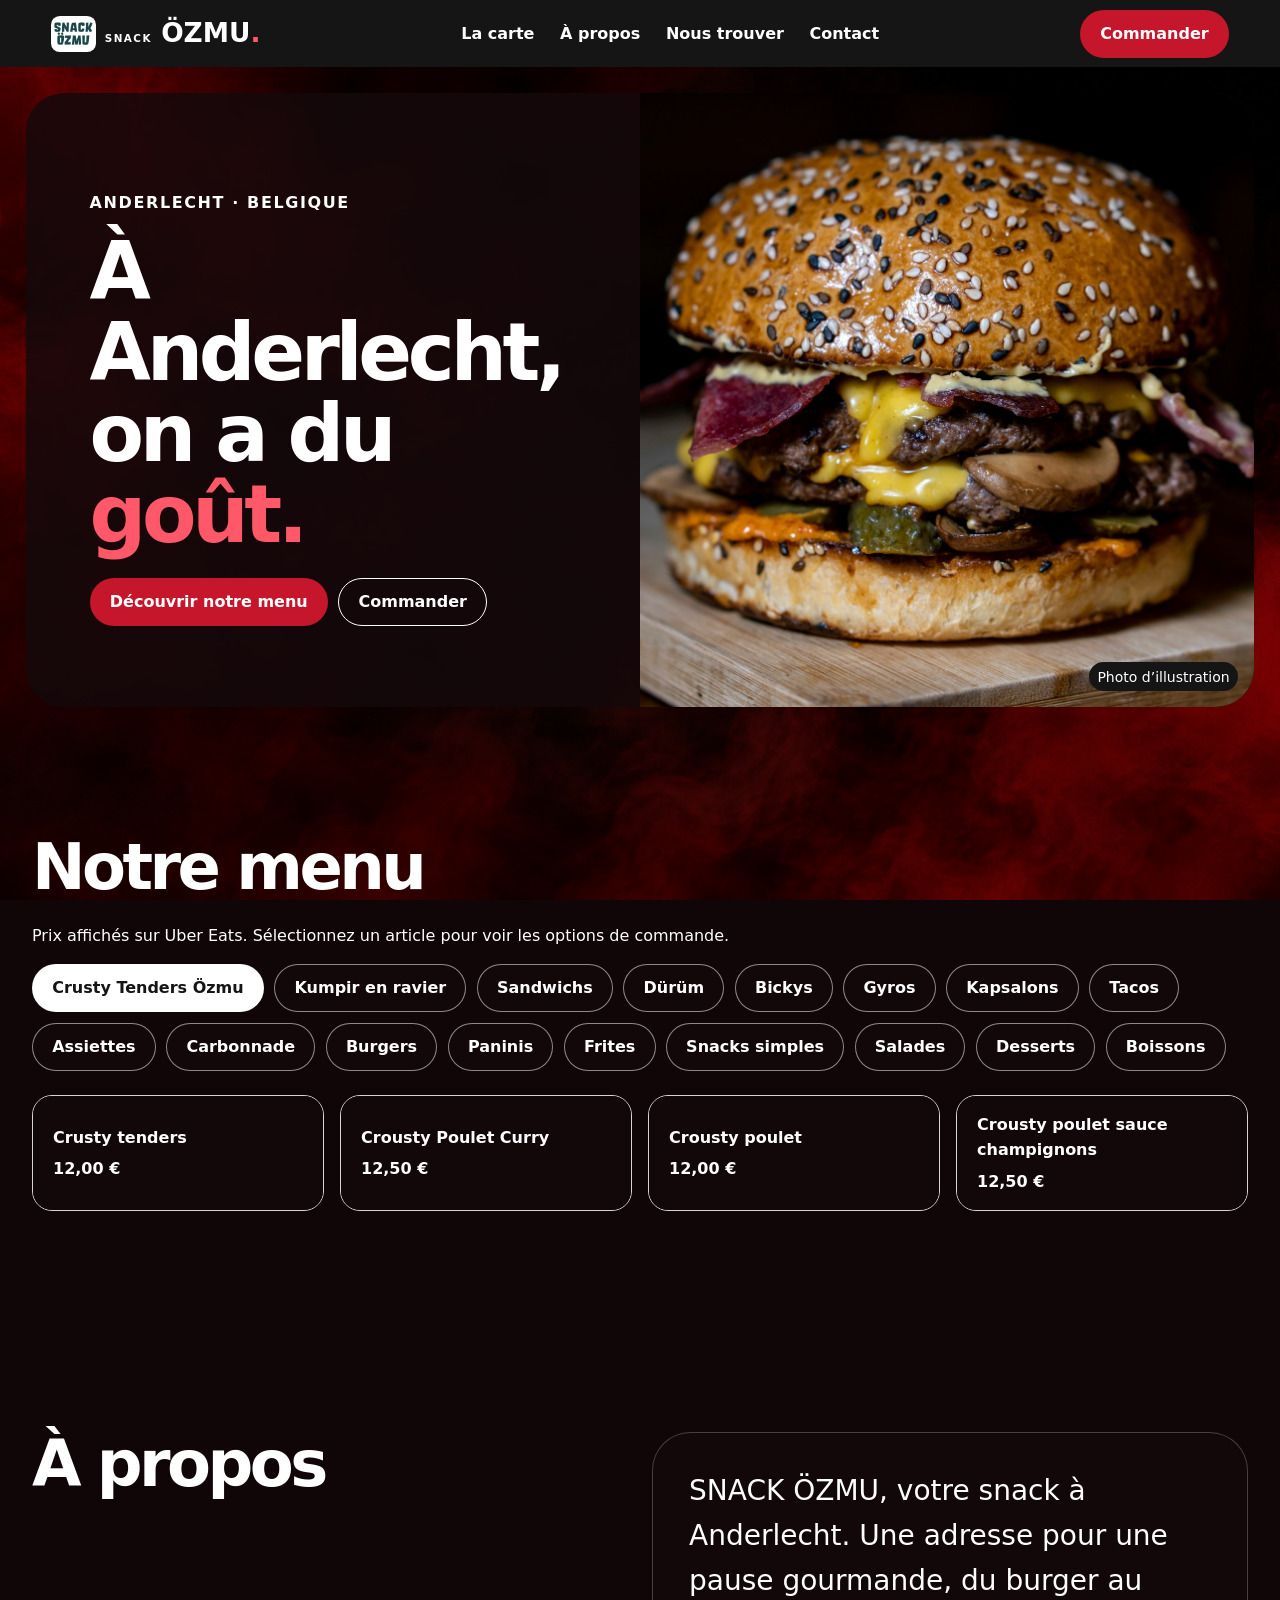
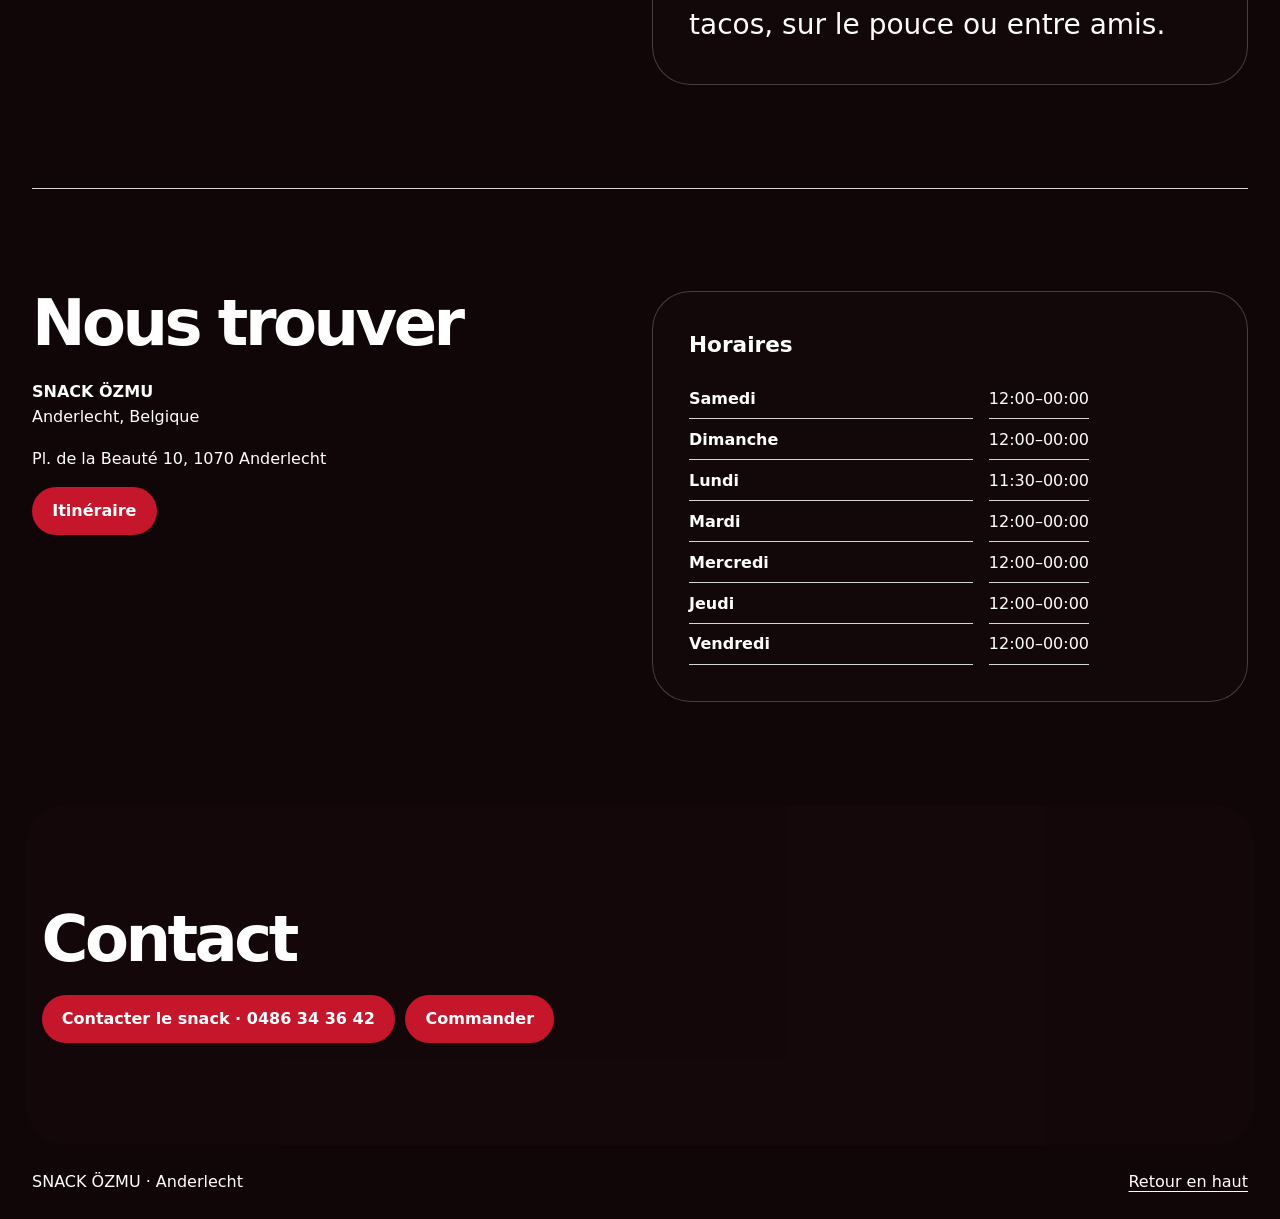
==== index.html @ 29679c53 "Publier le site SNACK ÖZMU" ====
﻿<!doctype html>
<html lang="fr">
<head>
<meta charset="utf-8">
<meta name="viewport" content="width=device-width,initial-scale=1">
<meta name="description" content="Découvrez SNACK ÖZMU à Anderlecht. Consultez la carte et retrouvez les informations du snack.">
<title>SNACK ÖZMU — Anderlecht</title>
<link rel="stylesheet" href="style.css">
<script src="contenu.js" defer></script>
<script src="site.js" defer></script>
</head>
<body>
 <div class="site-intro" aria-hidden="true"><img src="logo_465x320.png" alt="" width="465" height="320"></div>
<a class="skip" href="#principal">Aller au contenu</a>
<header class="top">
 <a class="brand" href="#accueil"><img src="logo_465x320.png" alt="" width="465" height="320"><span><small>SNACK</small> ÖZMU<span class="dot">.</span></span></a>
 <nav aria-label="Navigation principale">
 <a href="#menu">La carte</a><a href="#a-propos">À propos</a><a href="#localisation">Nous trouver</a><a href="#contact">Contact</a>
 </nav>
 <details class="mobile-nav"><summary>Navigation</summary><nav aria-label="Navigation mobile">
 <a href="#menu">La carte</a><a href="#a-propos">À propos</a><a href="#localisation">Nous trouver</a><a href="#contact">Contact</a>
 </nav></details>
 <a class="button top-order" href="commander.html">Commander</a>
</header>
<main id="principal">
 <section class="hero" id="accueil" aria-labelledby="slogan">
  <div class="hero-copy"><p class="location">Anderlecht · Belgique</p>
   <h1 id="slogan">À Anderlecht,<br>on a du <em>goût.</em></h1>
   <div class="actions"><a class="button" href="#menu">Découvrir notre menu</a><a class="button outline" href="commander.html">Commander</a></div>
  </div>
  <figure class="hero-image"><img src="images/accueil-burger.jpg" alt="" fetchpriority="high"><figcaption>Photo d’illustration</figcaption></figure>
 </section>
 <section id="menu" class="section wrap" aria-labelledby="menu-title">
  <h2 id="menu-title">Notre menu</h2>
  <p>Prix affichés sur Uber Eats. Sélectionnez un article pour voir les options de commande.</p>
  <div id="filtres" class="filters" role="group" aria-label="Catégories du menu"></div>
  <div id="plats" class="cards"></div><p id="menu-status" role="status">La carte sera bientôt disponible.</p>
 </section>
 <section id="a-propos" class="section wrap about">
  <h2>À propos</h2><p class="info-panel about-copy">SNACK ÖZMU, votre snack à Anderlecht. Une adresse pour une pause gourmande, du burger au tacos, sur le pouce ou entre amis.</p>
 </section>
 <section id="localisation" class="section wrap visit">
  <div><h2>Nous trouver</h2><p><strong>SNACK ÖZMU</strong><br>Anderlecht, Belgique</p><address id="adresse" hidden></address><a class="button" id="itineraire" hidden>Itinéraire</a></div>
  <div class="info-panel"><h3>Horaires</h3><p id="horaires-status">Horaires à venir.</p><dl id="horaires"></dl></div>
  <iframe id="carte" title="Carte Google Maps de SNACK ÖZMU" loading="lazy" referrerpolicy="strict-origin-when-cross-origin" hidden></iframe>
 </section>
 <section id="contact" class="section dark">
  <div class="wrap"><h2>Contact</h2><p id="contact-status">Les coordonnées seront bientôt disponibles.</p>
  <div class="actions"><a class="button" id="telephone" hidden>Contacter le snack</a><a class="button outline" id="instagram" hidden>Instagram</a><a class="button" href="commander.html">Commander</a></div></div>
 </section>
</main>
<footer class="wrap footer"><span>SNACK ÖZMU · Anderlecht</span><a href="#accueil">Retour en haut</a></footer>
<dialog id="commande-produit" class="order-dialog" aria-labelledby="commande-produit-nom">
 <form method="dialog"><button class="close-dialog" autofocus>Fermer</button></form>
 <h2 id="commande-produit-nom"></h2>
 <p id="commande-produit-prix"></p>
 <div class="actions">
  <a class="button" id="commande-uber" href="https://www.ubereats.com/be/store/ozmu-snack/OQm7Y-DIWaSBR3e65a0s0Q">Commander sur Uber Eats</a>
  <a class="button outline" href="https://www.takeaway.com/be-fr/menu/snack-ozmu-anderlecht?serviceType=delivery">Voir la carte sur Takeaway</a>
 </div>
</dialog>
</body>
</html>
---- style.css ----
﻿:root{--red:#c5162b;--ink:#151515;--paper:#fff;--red-light:#ff5969;--white:#fff;--line:#d5d5d5;--radius:1.25rem;--radius-large:clamp(1.25rem,3vw,2.5rem);--body:system-ui,-apple-system,BlinkMacSystemFont,"Segoe UI",sans-serif}
*{box-sizing:border-box}
[hidden]{display:none!important}
html{scroll-behavior:smooth;scroll-padding-top:6rem}
body{position:relative;isolation:isolate;margin:0;min-height:100vh;background:#100607;color:var(--white);font:1rem/1.6 var(--body)}
body::before{content:"";position:fixed;inset:0;z-index:-1;pointer-events:none;background:linear-gradient(#0004,#0004),url("image%20fond.png") center/cover no-repeat}
a{color:inherit;text-underline-offset:.23em}
a:focus-visible,button:focus-visible,summary:focus-visible{outline:3px solid var(--red-light);outline-offset:4px}
.skip{position:fixed;z-index:9;left:1rem;top:1rem;padding:.75rem;background:var(--paper);color:var(--ink);transform:translateY(-180%)}
.skip:focus{transform:none}
.top{position:sticky;top:0;z-index:3;display:flex;align-items:center;justify-content:space-between;gap:1rem;padding:.6rem clamp(1rem,4vw,4rem);background:var(--ink);color:var(--white)}
.brand{display:flex;align-items:center;min-height:44px;font:800 1.65rem/1 var(--body);text-decoration:none;white-space:nowrap}
.brand small{font:700 .65rem/1 var(--body);letter-spacing:.14em}
.brand img{width:2.8rem;height:2.25rem;margin-inline-end:.55rem;padding:.2rem;background:var(--white);border-radius:.55rem;object-fit:contain}
.dot,.hero em{color:var(--red-light)}
nav{display:flex;gap:clamp(.7rem,2vw,2rem)}
nav a,.mobile-nav summary{display:flex;align-items:center;min-height:44px;font-weight:700;text-decoration:none;cursor:pointer}
nav a:hover{text-decoration:underline}
.mobile-nav{display:none}
.button,.filters button{display:inline-flex;align-items:center;justify-content:center;min-height:48px;padding:.65rem 1.2rem;border:1px solid transparent;border-radius:999px;background:var(--red);color:var(--white);font:700 1rem/1.25 var(--body);text-decoration:none;transition:background .2s,transform .2s}
.button:hover{background:#a61022;transform:translateY(-2px)}
.outline{border-color:currentColor;background:transparent;color:var(--white)}
.outline:focus-visible{outline-color:var(--red-light)}.outline:hover{background:var(--white);color:var(--ink)}
.hero{display:grid;grid-template-columns:1fr 1fr;min-height:clamp(33rem,48vw,48rem);margin:clamp(.65rem,2vw,1.75rem);border-radius:var(--radius-large);overflow:hidden;background:#15090bd6;color:var(--white)}
.hero-copy{align-self:center;padding:clamp(2rem,6vw,7rem) clamp(1rem,5vw,5rem)}
.location{font-weight:700;letter-spacing:.1em;text-transform:uppercase}
h1,h2{font-family:var(--body);font-weight:850;line-height:1.02;letter-spacing:-.055em;margin:0 0 1.4rem;text-wrap:balance}
h1{font-size:clamp(2.8rem,6.2vw,7rem)}
h1 em{font-style:normal}
h2{font-size:clamp(2.5rem,5vw,5.5rem)}
h3{font-size:1.35rem;margin:0}
.actions,.filters{display:flex;flex-wrap:wrap;gap:.65rem}
.hero-image{position:relative;isolation:isolate;overflow:hidden;margin:0;background:var(--ink);min-height:16rem}
.hero-image img{position:absolute;width:100%;height:100%;object-fit:cover;object-position:center;transition:transform .5s}
.hero-image figcaption{position:absolute;bottom:1rem;right:1rem;background:var(--ink);color:var(--white);padding:.2rem .55rem;font-size:.875rem;border-radius:999px}
.wrap{width:min(100% - 2rem,76rem);margin-inline:auto}
.section{padding-block:clamp(3rem,8vw,7rem)}
.dark{margin-inline:clamp(.65rem,2vw,1.75rem);border-radius:var(--radius-large);background:#15090bd6;color:var(--white)}
.filters button{background:#15090bcc;color:var(--white);border-color:#ffffff85;cursor:pointer}
.filters button[aria-pressed="true"],.filters button:hover{background:var(--white);color:var(--ink)}
.cards{display:grid;grid-template-columns:repeat(auto-fit,minmax(min(100%,17rem),1fr));gap:1rem}
.cards:not(:empty){margin-block-start:1.5rem}
.card{border:1px solid var(--line);border-radius:var(--radius);overflow:hidden}
.card-photo{overflow:hidden;aspect-ratio:4/3;background:var(--ink)}
.card img{display:block;width:100%;height:100%;object-fit:cover;transition:transform .4s}
@media(hover:hover){.hero-image:hover img,.card:hover img{transform:scale(1.045)}}
.about,.visit{display:grid;grid-template-columns:1fr 1fr;gap:1.5rem}
.info-panel{padding:clamp(1.25rem,3vw,2.25rem);border:1px solid #ffffff38;border-radius:var(--radius-large);background:#15090be6}
.about-copy{font-size:clamp(1.15rem,2.5vw,1.75rem);margin:0}
.visit{border-top:1px solid var(--line)}
.visit iframe{width:100%;min-height:20rem;grid-column:1/-1;border:0;border-radius:var(--radius)}
address{font-style:normal;white-space:pre-line;margin-bottom:1rem}
dt{font-weight:700}dd{margin:0 0 .5rem}
.footer{display:flex;flex-wrap:wrap;justify-content:space-between;gap:1rem;padding-block:1.5rem}
.enter{animation:enter .45s ease-out both}
@keyframes enter{from{opacity:.55;transform:translateY(.75rem)}}
@media(max-width:64rem){.top>nav{display:none}.mobile-nav{display:block;margin-left:auto}.mobile-nav nav{position:absolute;top:100%;inset-inline:0;flex-direction:column;gap:0;background:var(--ink);padding:.5rem 1rem 1rem;border-radius:0 0 var(--radius) var(--radius)}.mobile-nav summary{display:list-item;padding:.55rem .25rem}}
@media(max-width:42rem){.hero,.about,.visit{grid-template-columns:1fr}.hero-image{min-height:clamp(16rem,67vw,27rem)}.hero-copy{padding-block:2.5rem}.top{gap:.45rem;padding-inline:.7rem}.mobile-nav summary{font-size:.875rem}.brand img{width:2rem;height:1.65rem;margin-inline-end:.3rem}.top-order{padding-inline:.65rem}.brand{font-size:1.35rem}.brand small{display:block}.button,.filters button{font-size:.9375rem}}
@media(prefers-reduced-motion:reduce){*,*::before,*::after{scroll-behavior:auto!important;animation:none!important;transition:none!important}}

.platforms{display:grid;grid-template-columns:repeat(auto-fit,minmax(min(100%,15rem),1fr));gap:1rem;list-style:none;padding:0;margin:2rem 0 0}
.platforms a{display:flex;align-items:center;gap:1rem;min-height:7rem;padding:clamp(.85rem,3vw,1.5rem);border:1px solid var(--line);border-radius:var(--radius);background:var(--white);color:var(--ink);box-shadow:0 .5rem 1.6rem #1515150d;font-size:1.375rem;font-weight:750;text-decoration:none;transition:border-color .2s,box-shadow .2s}
.platforms a:hover{border-color:var(--red);box-shadow:0 .6rem 1.7rem #15151517}
.platform-logo{display:block;flex:none;width:3.5rem;height:3.5rem;border-radius:.85rem}
.platforms a:focus-visible{outline-color:var(--white)}
#horaires{display:grid;grid-template-columns:minmax(0,1fr) auto;max-width:25rem;column-gap:1rem;margin:1rem 0 0}
#horaires dt,#horaires dd{margin:0;padding:.45rem 0;border-bottom:1px solid var(--line)}
#horaires dd{font-variant-numeric:tabular-nums}

.product-trigger{display:block;width:100%;height:100%;border:0;background:#15090be6;color:var(--white);font:inherit;text-align:left;padding:0;cursor:pointer}
.product-trigger:hover{background:#321317}
.product-trigger:focus-visible{outline-offset:-4px}
.card-photo{display:block}
.product-info{display:grid;gap:.35rem;padding:1rem 1.25rem}
.product-name{font-weight:750}
.order-dialog{width:min(34rem,100% - 2rem);max-height:calc(100% - 2rem);padding:clamp(1.25rem,4vw,2rem);border:1px solid #ffffff85;border-radius:var(--radius);background:var(--ink);color:var(--white)}
.order-dialog::backdrop{background:#000a}
.order-dialog h2{font-size:clamp(1.65rem,5vw,2.6rem);margin:1rem 0 0}
.order-dialog form{text-align:right}
.close-dialog{min-height:44px;padding:0 .85rem;border:1px solid currentColor;border-radius:999px;background:transparent;color:inherit;font:inherit;cursor:pointer}

.site-intro{display:none}
@media(prefers-reduced-motion:no-preference){
 .site-intro{position:fixed;inset:0;z-index:8;display:grid;place-items:center;background:#100607;pointer-events:none;animation:intro-fade 1.25s ease both}
 .site-intro img{width:clamp(8rem,27vw,14rem);height:auto;padding:1.05rem;border-radius:var(--radius);background:var(--white);animation:intro-logo .5s ease-out both}
 body:has(:focus-visible) .site-intro{display:none}
}
@keyframes intro-logo{from{opacity:0;transform:scale(.92)}to{opacity:1;transform:scale(1)}}
@keyframes intro-fade{0%,48%{opacity:1;visibility:visible}100%{opacity:0;visibility:hidden}}
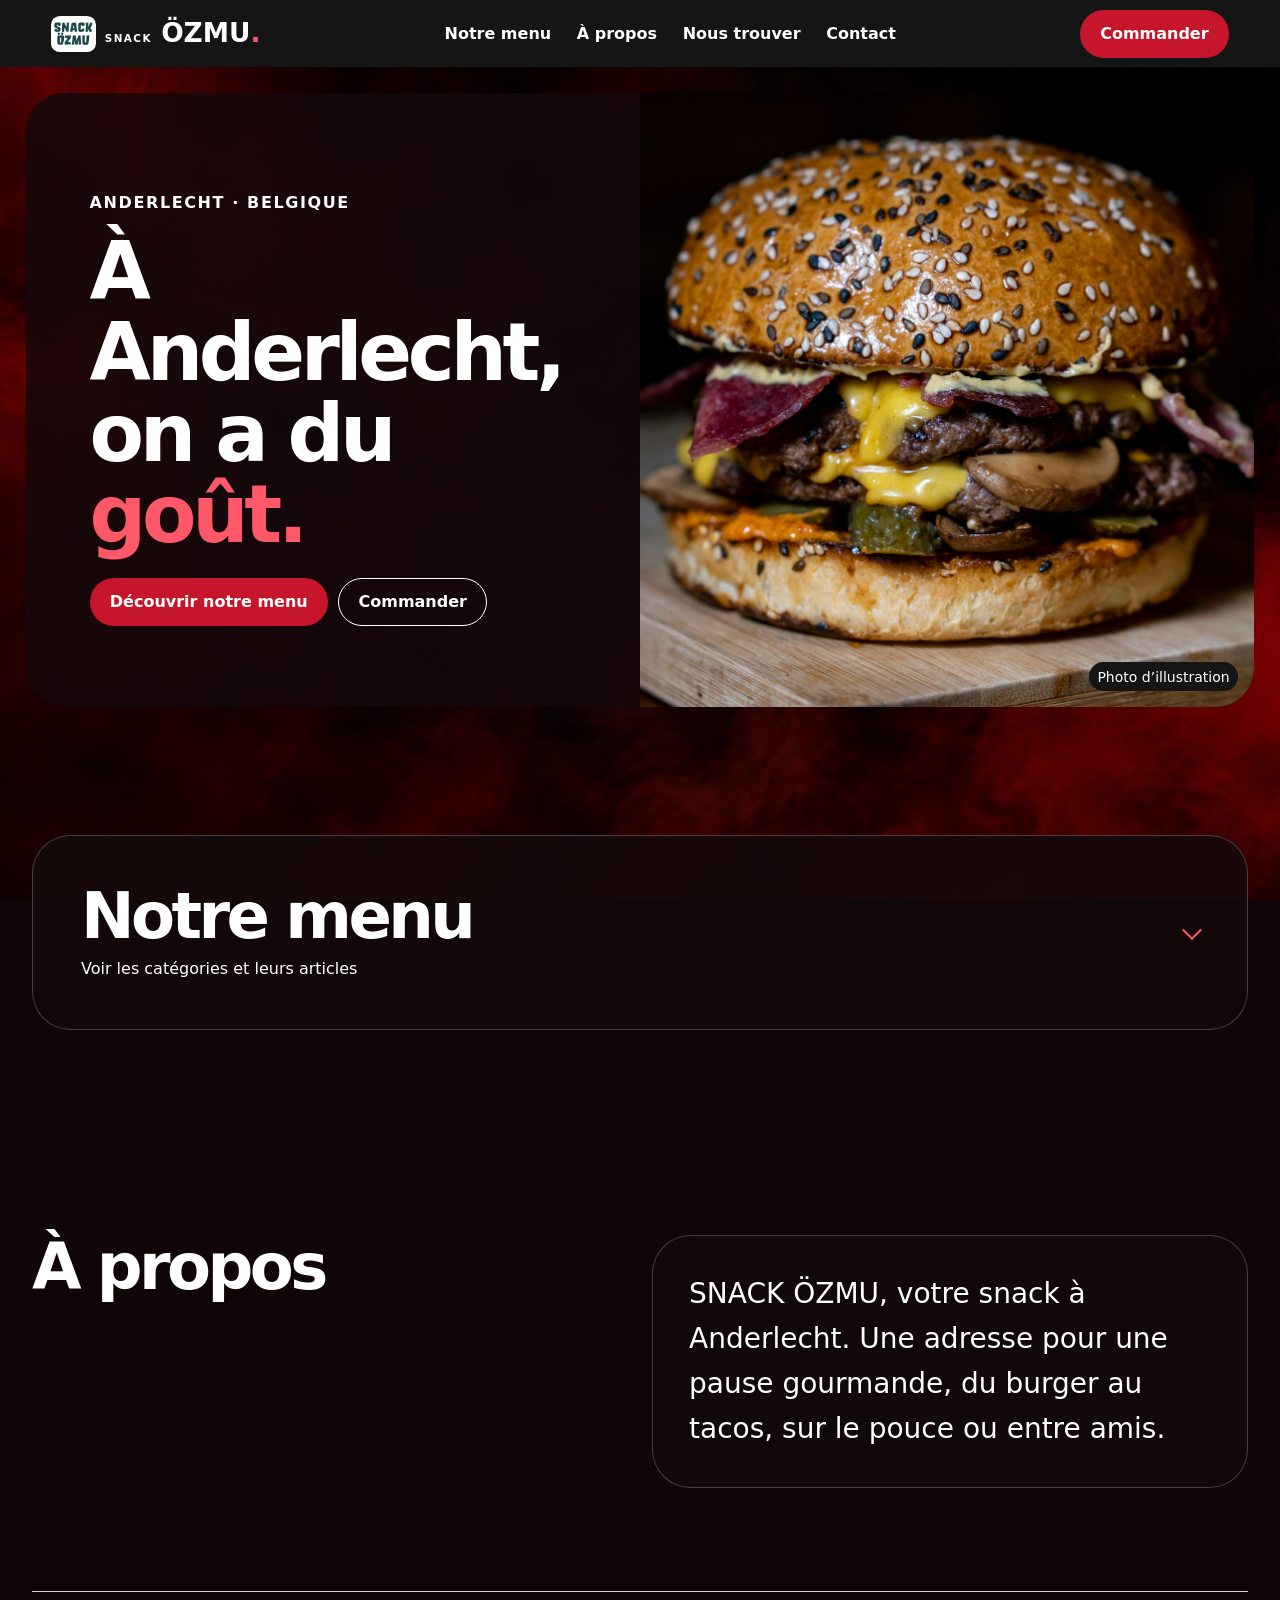
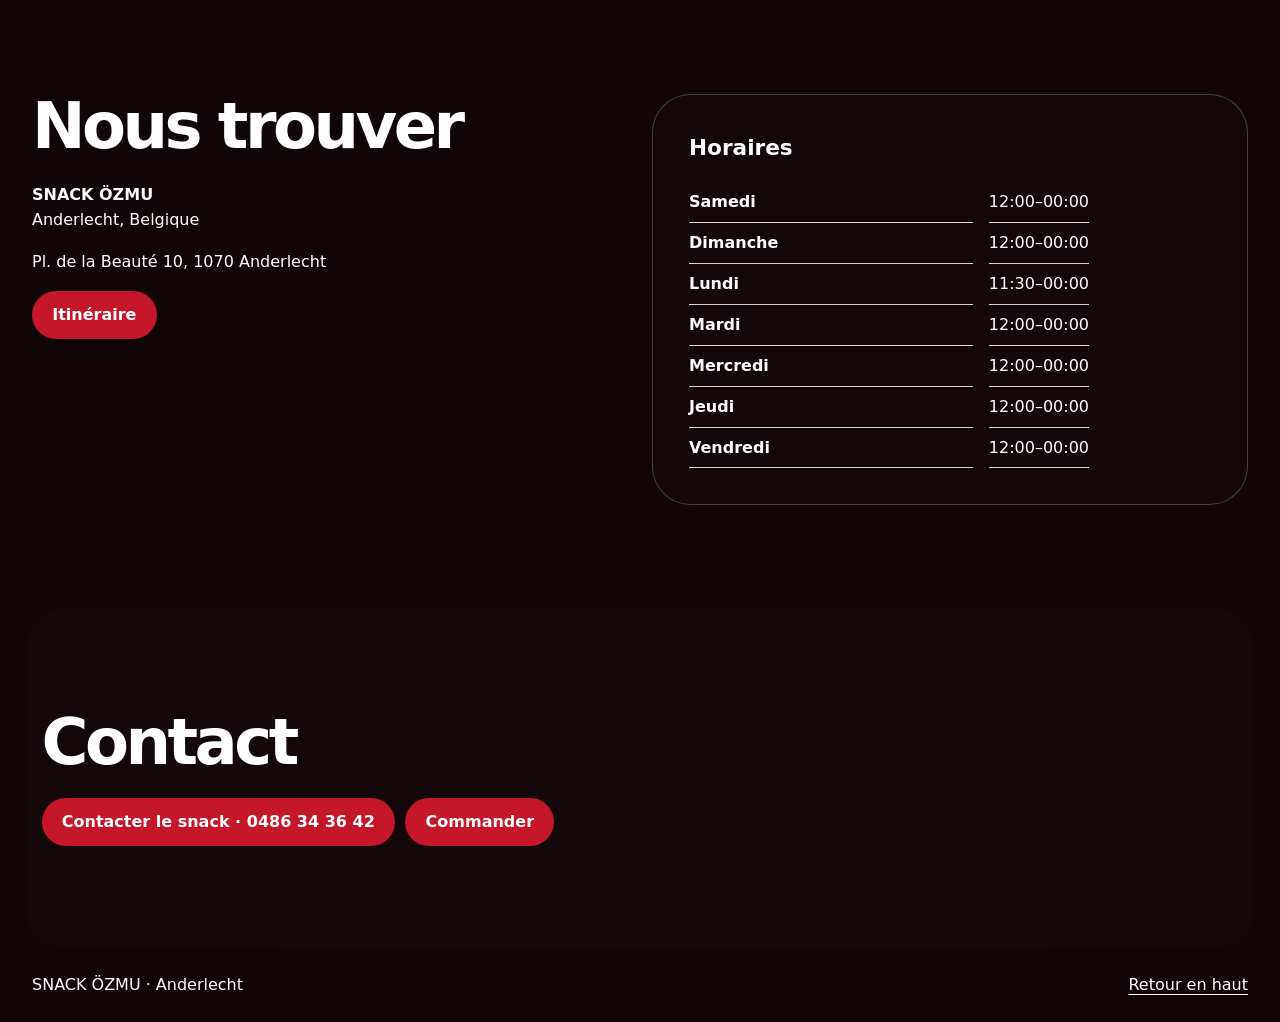
==== commit 99250e9d: "Rendre Notre menu dépliable" ====
--- a/index.html
+++ b/index.html
@@ -5,9 +5,9 @@
 <meta name="viewport" content="width=device-width,initial-scale=1">
 <meta name="description" content="Découvrez SNACK ÖZMU à Anderlecht. Consultez la carte et retrouvez les informations du snack.">
 <title>SNACK ÖZMU — Anderlecht</title>
-<link rel="stylesheet" href="style.css">
+<link rel="stylesheet" href="style.css?v=menu">
 <script src="contenu.js" defer></script>
-<script src="site.js" defer></script>
+<script src="site.js?v=menu" defer></script>
 </head>
 <body>
  <div class="site-intro" aria-hidden="true"><img src="logo_465x320.png" alt="" width="465" height="320"></div>
@@ -15,10 +15,10 @@
 <header class="top">
  <a class="brand" href="#accueil"><img src="logo_465x320.png" alt="" width="465" height="320"><span><small>SNACK</small> ÖZMU<span class="dot">.</span></span></a>
  <nav aria-label="Navigation principale">
- <a href="#menu">La carte</a><a href="#a-propos">À propos</a><a href="#localisation">Nous trouver</a><a href="#contact">Contact</a>
+ <a href="#menu">Notre menu</a><a href="#a-propos">À propos</a><a href="#localisation">Nous trouver</a><a href="#contact">Contact</a>
  </nav>
  <details class="mobile-nav"><summary>Navigation</summary><nav aria-label="Navigation mobile">
- <a href="#menu">La carte</a><a href="#a-propos">À propos</a><a href="#localisation">Nous trouver</a><a href="#contact">Contact</a>
+ <a href="#menu">Notre menu</a><a href="#a-propos">À propos</a><a href="#localisation">Nous trouver</a><a href="#contact">Contact</a>
  </nav></details>
  <a class="button top-order" href="commander.html">Commander</a>
 </header>
@@ -31,10 +31,18 @@
   <figure class="hero-image"><img src="images/accueil-burger.jpg" alt="" fetchpriority="high"><figcaption>Photo d’illustration</figcaption></figure>
  </section>
  <section id="menu" class="section wrap" aria-labelledby="menu-title">
-  <h2 id="menu-title">Notre menu</h2>
-  <p>Prix affichés sur Uber Eats. Sélectionnez un article pour voir les options de commande.</p>
-  <div id="filtres" class="filters" role="group" aria-label="Catégories du menu"></div>
-  <div id="plats" class="cards"></div><p id="menu-status" role="status">La carte sera bientôt disponible.</p>
+  <details id="menu-volet" class="menu-disclosure">
+   <summary>
+    <h2 id="menu-title">Notre menu</h2>
+    <span>Voir les catégories et leurs articles</span>
+   </summary>
+   <div class="menu-content">
+    <div id="filtres" class="filters" role="group" aria-label="Catégories du menu"></div>
+    <h3 id="categorie-active"></h3>
+    <p>Prix affichés sur Uber Eats. Sélectionnez un article pour voir les options de commande.</p>
+    <div id="plats" class="cards"></div><p id="menu-status" role="status">La carte sera bientôt disponible.</p>
+   </div>
+  </details>
  </section>
  <section id="a-propos" class="section wrap about">
   <h2>À propos</h2><p class="info-panel about-copy">SNACK ÖZMU, votre snack à Anderlecht. Une adresse pour une pause gourmande, du burger au tacos, sur le pouce ou entre amis.</p>
--- a/style.css
+++ b/style.css
@@ -87,3 +87,14 @@
 }
 @keyframes intro-logo{from{opacity:0;transform:scale(.92)}to{opacity:1;transform:scale(1)}}
 @keyframes intro-fade{0%,48%{opacity:1;visibility:visible}100%{opacity:0;visibility:hidden}}
+
+.menu-disclosure{border:1px solid #ffffff38;border-radius:var(--radius-large);background:#15090be6}
+.menu-disclosure>summary{position:relative;display:grid;gap:.4rem;padding:clamp(1.25rem,4vw,3rem);padding-inline-end:clamp(3.6rem,8vw,6rem);border-radius:var(--radius-large);cursor:pointer;list-style:none}
+.menu-disclosure>summary::-webkit-details-marker{display:none}
+.menu-disclosure>summary:hover{background:#ffffff10}
+.menu-disclosure>summary h2{margin:0;text-wrap:pretty}
+.menu-disclosure>summary::after{content:"";position:absolute;inset-inline-end:clamp(1.5rem,4vw,3rem);top:50%;width:.75rem;height:.75rem;border-right:2px solid var(--red-light);border-bottom:2px solid var(--red-light);transform:translateY(-70%) rotate(45deg);transition:transform .2s}
+.menu-disclosure[open]>summary::after{transform:translateY(-25%) rotate(225deg)}
+.menu-content{padding:0 clamp(1.25rem,4vw,3rem) clamp(1.25rem,4vw,3rem)}
+.menu-content h3{margin-top:1.5rem}
+.menu-content h3+p{margin-top:.35rem}
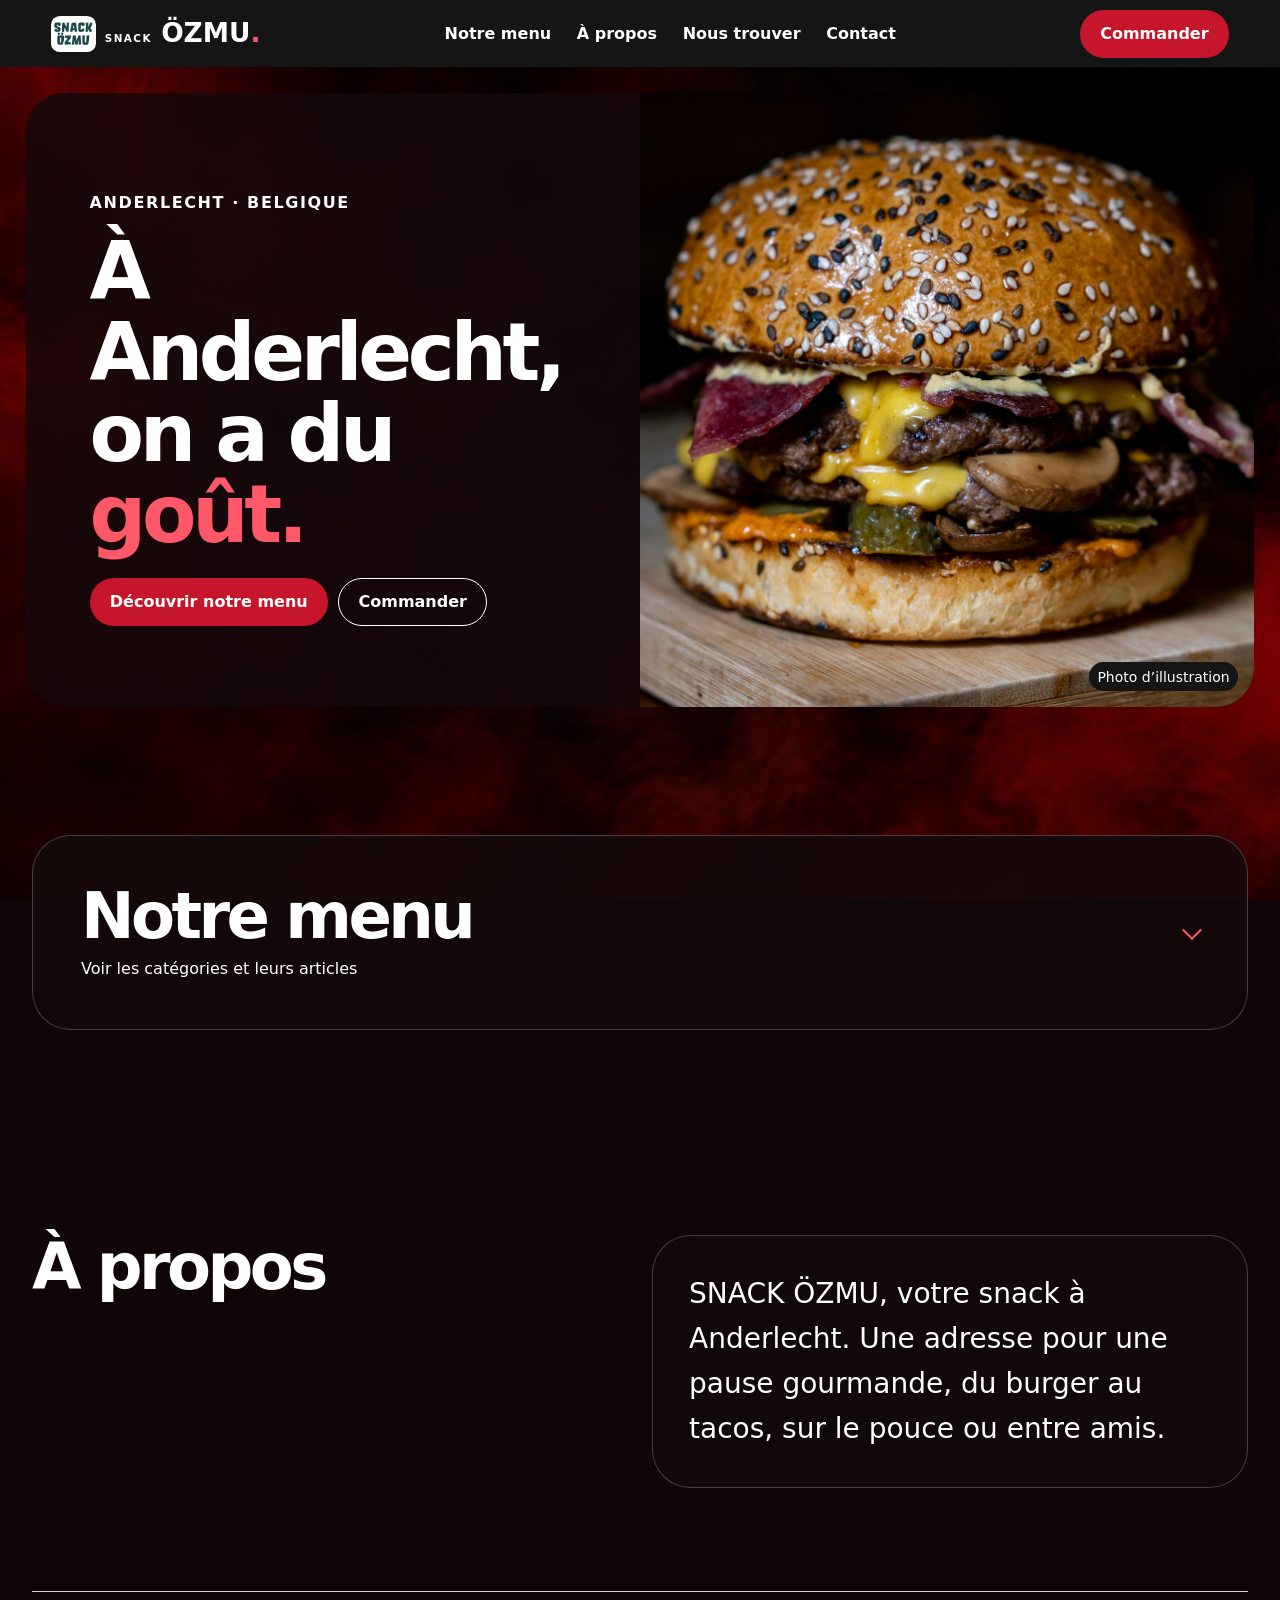
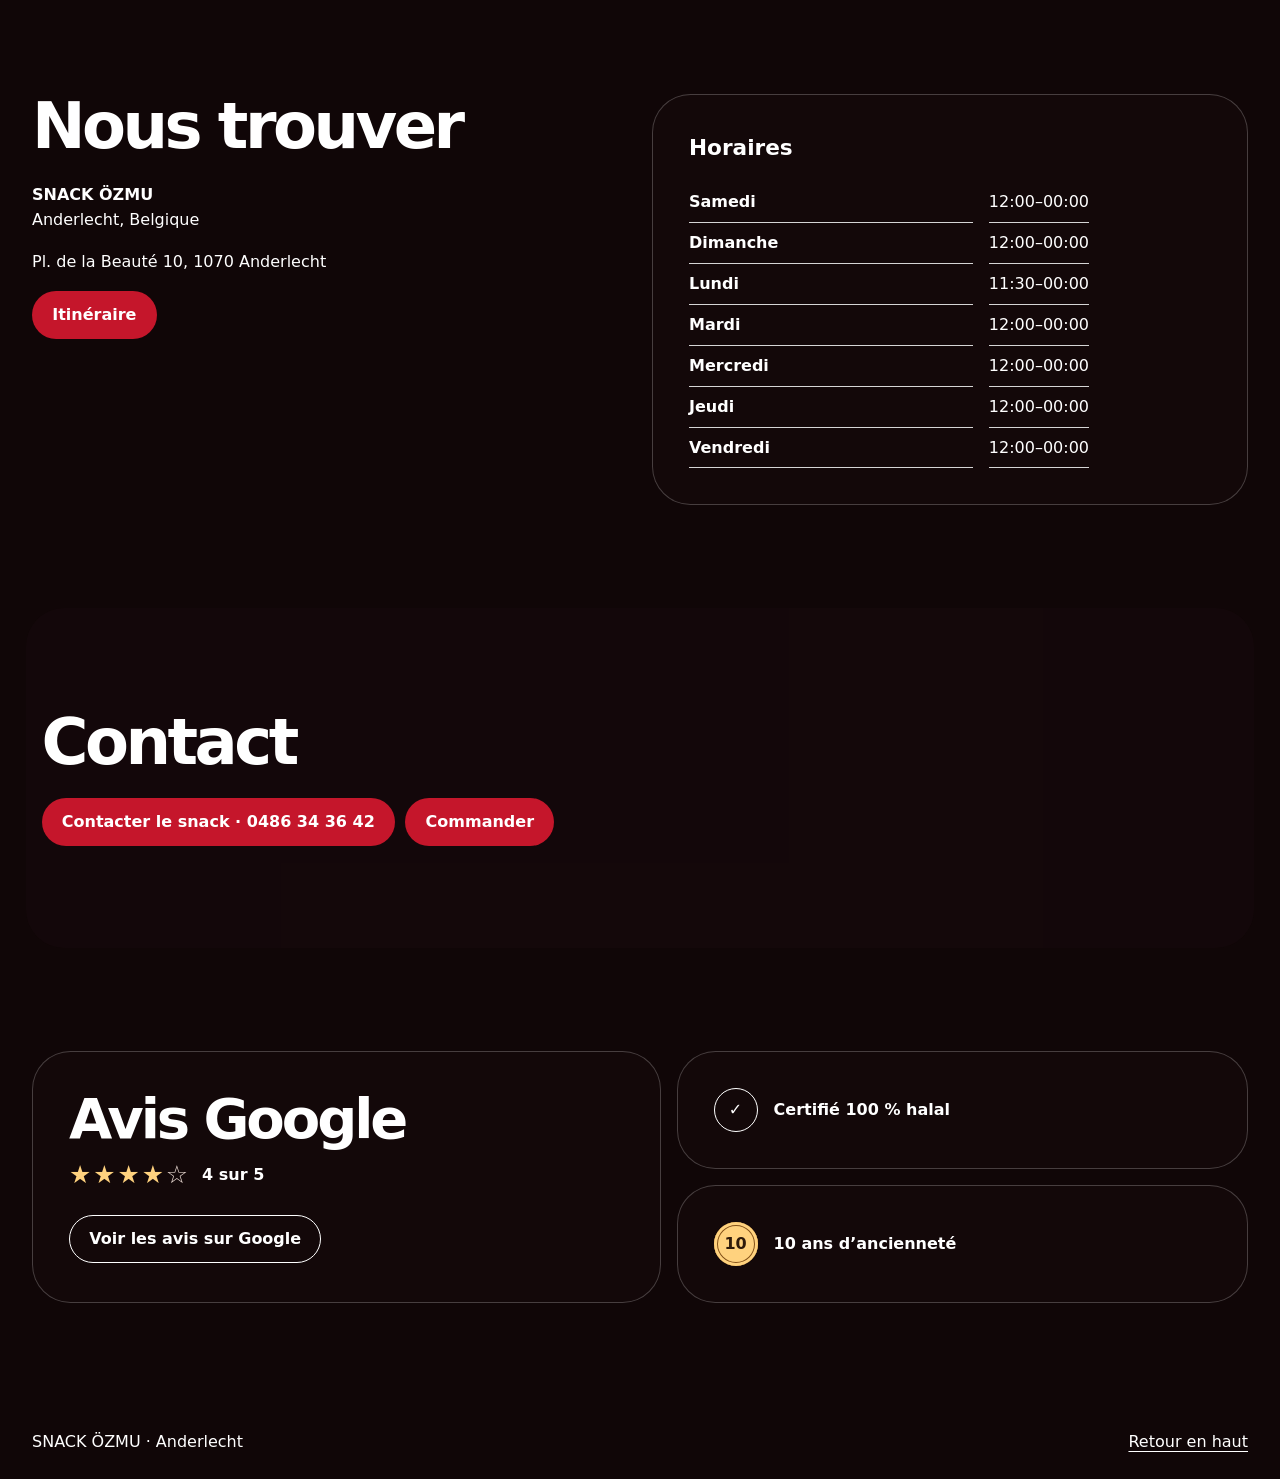
==== commit baaa2671: "Ajouter les avis Google et les distinctions du snack" ====
--- a/index.html
+++ b/index.html
@@ -5,7 +5,7 @@
 <meta name="viewport" content="width=device-width,initial-scale=1">
 <meta name="description" content="Découvrez SNACK ÖZMU à Anderlecht. Consultez la carte et retrouvez les informations du snack.">
 <title>SNACK ÖZMU — Anderlecht</title>
-<link rel="stylesheet" href="style.css?v=menu">
+<link rel="stylesheet" href="style.css?v=avis">
 <script src="contenu.js" defer></script>
 <script src="site.js?v=menu" defer></script>
 </head>
@@ -56,6 +56,17 @@
   <div class="wrap"><h2>Contact</h2><p id="contact-status">Les coordonnées seront bientôt disponibles.</p>
   <div class="actions"><a class="button" id="telephone" hidden>Contacter le snack</a><a class="button outline" id="instagram" hidden>Instagram</a><a class="button" href="commander.html">Commander</a></div></div>
  </section>
+ <section class="section wrap restaurant-details" id="avis" aria-labelledby="avis-title">
+  <div class="info-panel reviews-card">
+   <h2 id="avis-title">Avis Google</h2>
+   <p class="review-score"><span class="review-stars" aria-hidden="true">★★★★<span>☆</span></span><strong>4 sur 5</strong></p>
+   <a class="button outline" href="https://www.google.com/search?q=Snack+%C3%96zmu+Anderlecht&amp;ludocid=7988657991805734740&amp;lrd=0x47c3c6a8033edd1b%3A0x6edd6a1e29aa8f54%2C1">Voir les avis sur Google</a>
+  </div>
+  <ul class="restaurant-badges" aria-label="Les engagements du snack">
+   <li class="info-panel"><span class="halal-mark" aria-hidden="true">✓</span><strong>Certifié 100&nbsp;% halal</strong></li>
+   <li class="info-panel"><span class="anniversary-medal" aria-hidden="true">10</span><strong>10 ans d’ancienneté</strong></li>
+  </ul>
+ </section>
 </main>
 <footer class="wrap footer"><span>SNACK ÖZMU · Anderlecht</span><a href="#accueil">Retour en haut</a></footer>
 <dialog id="commande-produit" class="order-dialog" aria-labelledby="commande-produit-nom">
--- a/style.css
+++ b/style.css
@@ -98,3 +98,16 @@
 .menu-content{padding:0 clamp(1.25rem,4vw,3rem) clamp(1.25rem,4vw,3rem)}
 .menu-content h3{margin-top:1.5rem}
 .menu-content h3+p{margin-top:.35rem}
+
+.restaurant-details{display:grid;grid-template-columns:1.1fr 1fr;gap:1rem}
+.reviews-card{display:grid;align-content:center;justify-items:start}
+.reviews-card h2{font-size:clamp(2rem,5vw,3.5rem);margin-bottom:.5rem}
+.review-score{display:flex;align-items:center;flex-wrap:wrap;gap:.75rem;margin:0 0 1.25rem}
+.review-stars{color:#ffd27e;font-size:1.55rem;letter-spacing:.08em}
+.review-stars span{color:#e9d9d2}
+.restaurant-badges{display:grid;gap:1rem;list-style:none;margin:0;padding:0}
+.restaurant-badges li{display:flex;align-items:center;gap:1rem}
+.halal-mark,.anniversary-medal{display:grid;place-items:center;flex:none;width:2.75rem;aspect-ratio:1;border-radius:50%;font-weight:800}
+.halal-mark{border:1px solid currentColor;color:var(--white)}
+.anniversary-medal{background:#ffd27e;color:#2e1a0a;box-shadow:inset 0 0 0 3px #ffd27e,inset 0 0 0 4px #825018}
+@media(max-width:42rem){.restaurant-details{grid-template-columns:1fr}}
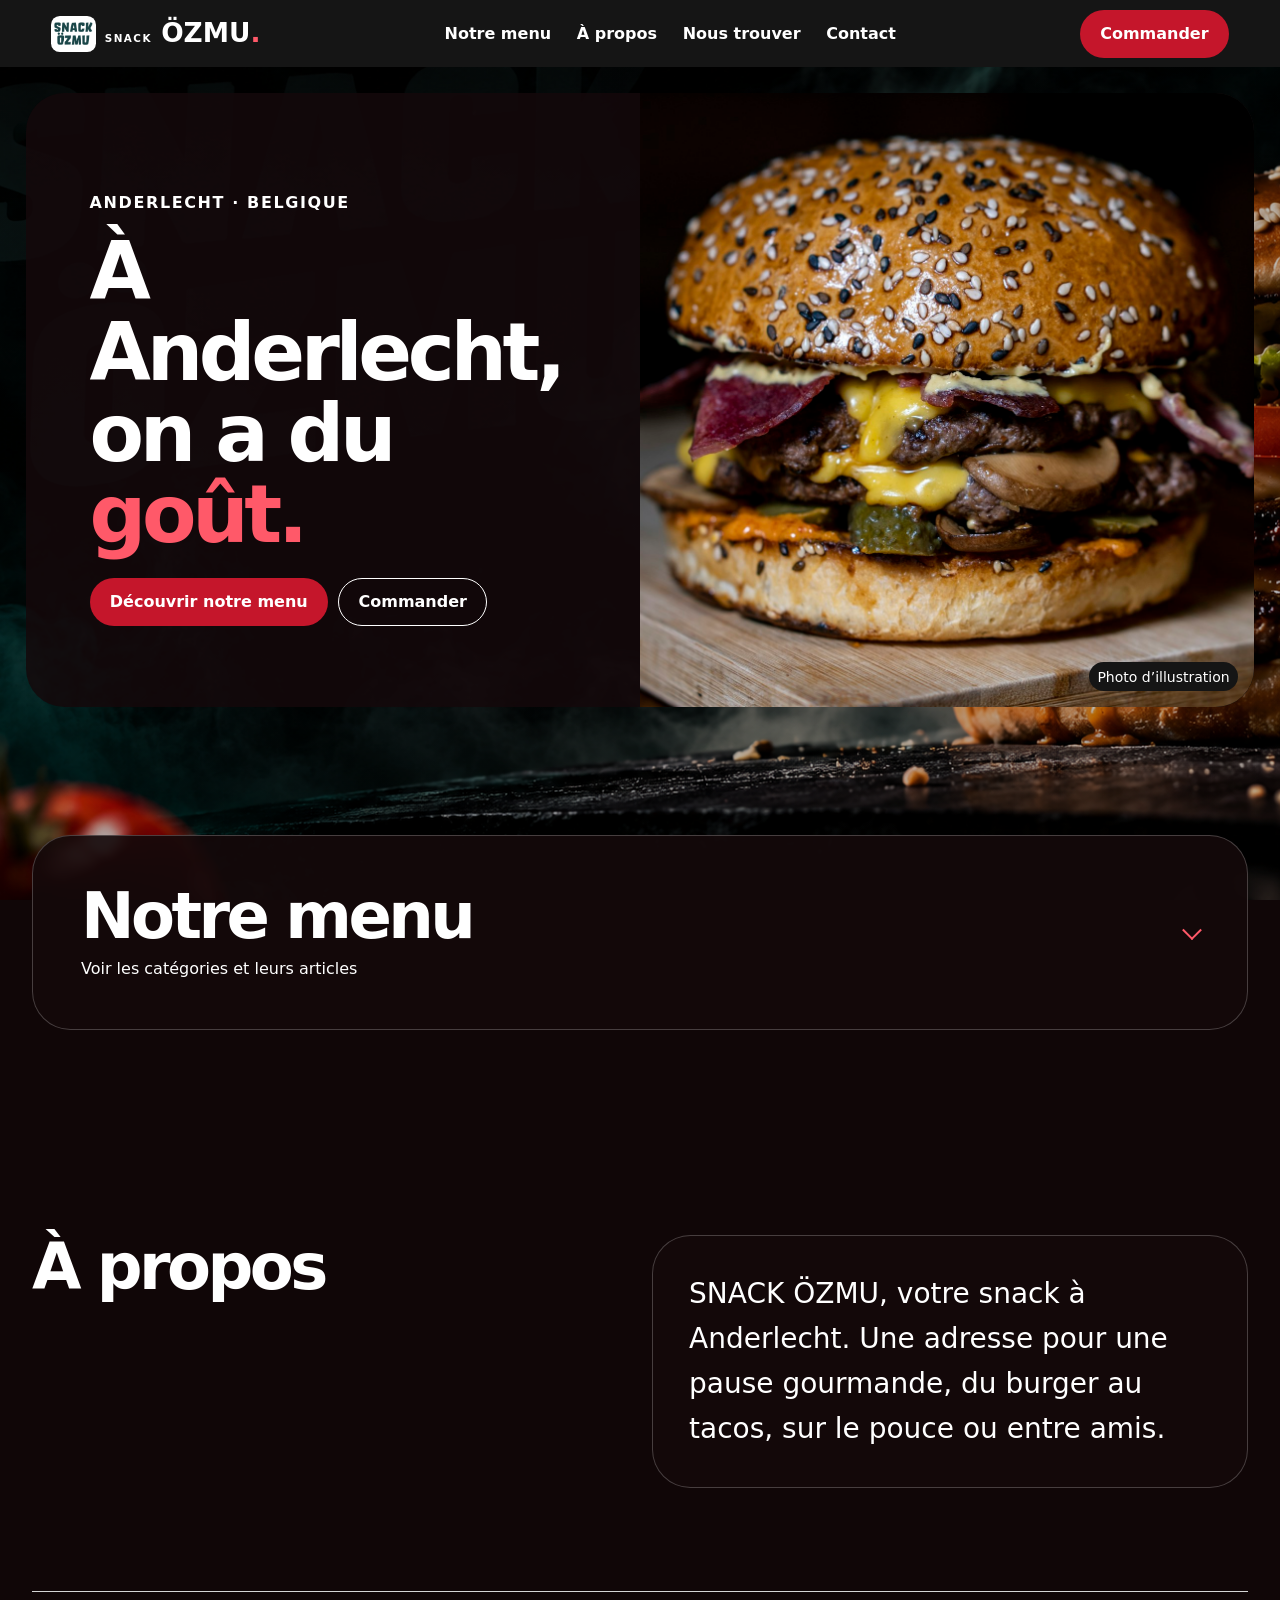
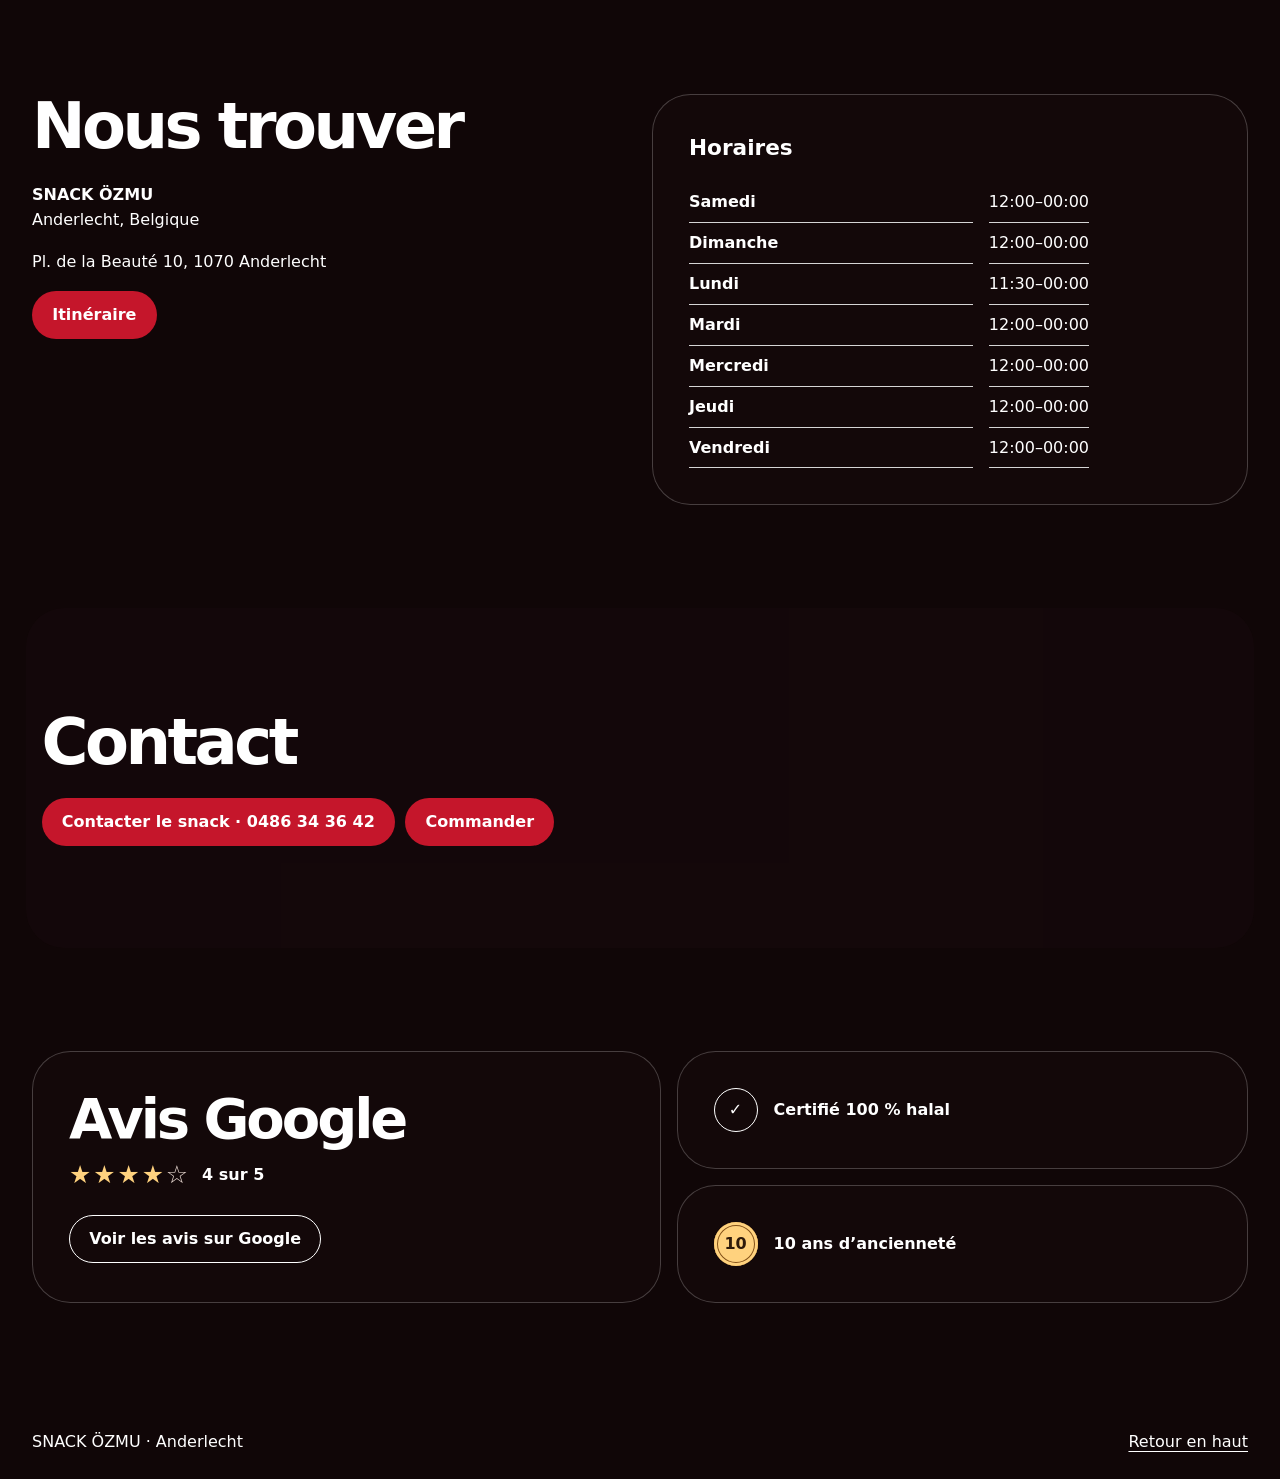
==== commit 3cc3fecd: "Remplacer le fond par le nouveau visuel Ozmu" ====
--- a/index.html
+++ b/index.html
@@ -5,7 +5,7 @@
 <meta name="viewport" content="width=device-width,initial-scale=1">
 <meta name="description" content="Découvrez SNACK ÖZMU à Anderlecht. Consultez la carte et retrouvez les informations du snack.">
 <title>SNACK ÖZMU — Anderlecht</title>
-<link rel="stylesheet" href="style.css?v=avis">
+<link rel="stylesheet" href="style.css?v=autre-fond">
 <script src="contenu.js" defer></script>
 <script src="site.js?v=menu" defer></script>
 </head>
@@ -60,7 +60,7 @@
   <div class="info-panel reviews-card">
    <h2 id="avis-title">Avis Google</h2>
    <p class="review-score"><span class="review-stars" aria-hidden="true">★★★★<span>☆</span></span><strong>4 sur 5</strong></p>
-   <a class="button outline" href="https://www.google.com/search?q=Snack+%C3%96zmu+Anderlecht&amp;ludocid=7988657991805734740&amp;lrd=0x47c3c6a8033edd1b%3A0x6edd6a1e29aa8f54%2C1">Voir les avis sur Google</a>
+   <a class="button outline" href="https://www.google.com/maps/place//data=!4m4!3m3!1s0x47c3c6a8033edd1b:0x6edd6a1e29aa8f54!9m1!1b1">Voir les avis sur Google</a>
   </div>
   <ul class="restaurant-badges" aria-label="Les engagements du snack">
    <li class="info-panel"><span class="halal-mark" aria-hidden="true">✓</span><strong>Certifié 100&nbsp;% halal</strong></li>
--- a/style.css
+++ b/style.css
@@ -3,7 +3,7 @@
 [hidden]{display:none!important}
 html{scroll-behavior:smooth;scroll-padding-top:6rem}
 body{position:relative;isolation:isolate;margin:0;min-height:100vh;background:#100607;color:var(--white);font:1rem/1.6 var(--body)}
-body::before{content:"";position:fixed;inset:0;z-index:-1;pointer-events:none;background:linear-gradient(#0004,#0004),url("image%20fond.png") center/cover no-repeat}
+body::before{content:"";position:fixed;inset:0;z-index:-1;pointer-events:none;background:linear-gradient(#0004,#0004),url("autre%20image.png") center/cover no-repeat}
 a{color:inherit;text-underline-offset:.23em}
 a:focus-visible,button:focus-visible,summary:focus-visible{outline:3px solid var(--red-light);outline-offset:4px}
 .skip{position:fixed;z-index:9;left:1rem;top:1rem;padding:.75rem;background:var(--paper);color:var(--ink);transform:translateY(-180%)}
@@ -81,12 +81,12 @@
 
 .site-intro{display:none}
 @media(prefers-reduced-motion:no-preference){
- .site-intro{position:fixed;inset:0;z-index:8;display:grid;place-items:center;background:#100607;pointer-events:none;animation:intro-fade 1.25s ease both}
+ .site-intro{position:fixed;inset:0;z-index:8;display:grid;place-items:center;background:#100607;pointer-events:none;animation:intro-fade 2.25s ease both}
  .site-intro img{width:clamp(8rem,27vw,14rem);height:auto;padding:1.05rem;border-radius:var(--radius);background:var(--white);animation:intro-logo .5s ease-out both}
  body:has(:focus-visible) .site-intro{display:none}
 }
 @keyframes intro-logo{from{opacity:0;transform:scale(.92)}to{opacity:1;transform:scale(1)}}
-@keyframes intro-fade{0%,48%{opacity:1;visibility:visible}100%{opacity:0;visibility:hidden}}
+@keyframes intro-fade{0%,71%{opacity:1;visibility:visible}100%{opacity:0;visibility:hidden}}
 
 .menu-disclosure{border:1px solid #ffffff38;border-radius:var(--radius-large);background:#15090be6}
 .menu-disclosure>summary{position:relative;display:grid;gap:.4rem;padding:clamp(1.25rem,4vw,3rem);padding-inline-end:clamp(3.6rem,8vw,6rem);border-radius:var(--radius-large);cursor:pointer;list-style:none}
@@ -111,3 +111,5 @@
 .halal-mark{border:1px solid currentColor;color:var(--white)}
 .anniversary-medal{background:#ffd27e;color:#2e1a0a;box-shadow:inset 0 0 0 3px #ffd27e,inset 0 0 0 4px #825018}
 @media(max-width:42rem){.restaurant-details{grid-template-columns:1fr}}
+
+@media(max-width:42rem){body::before{background-position:72% center}}
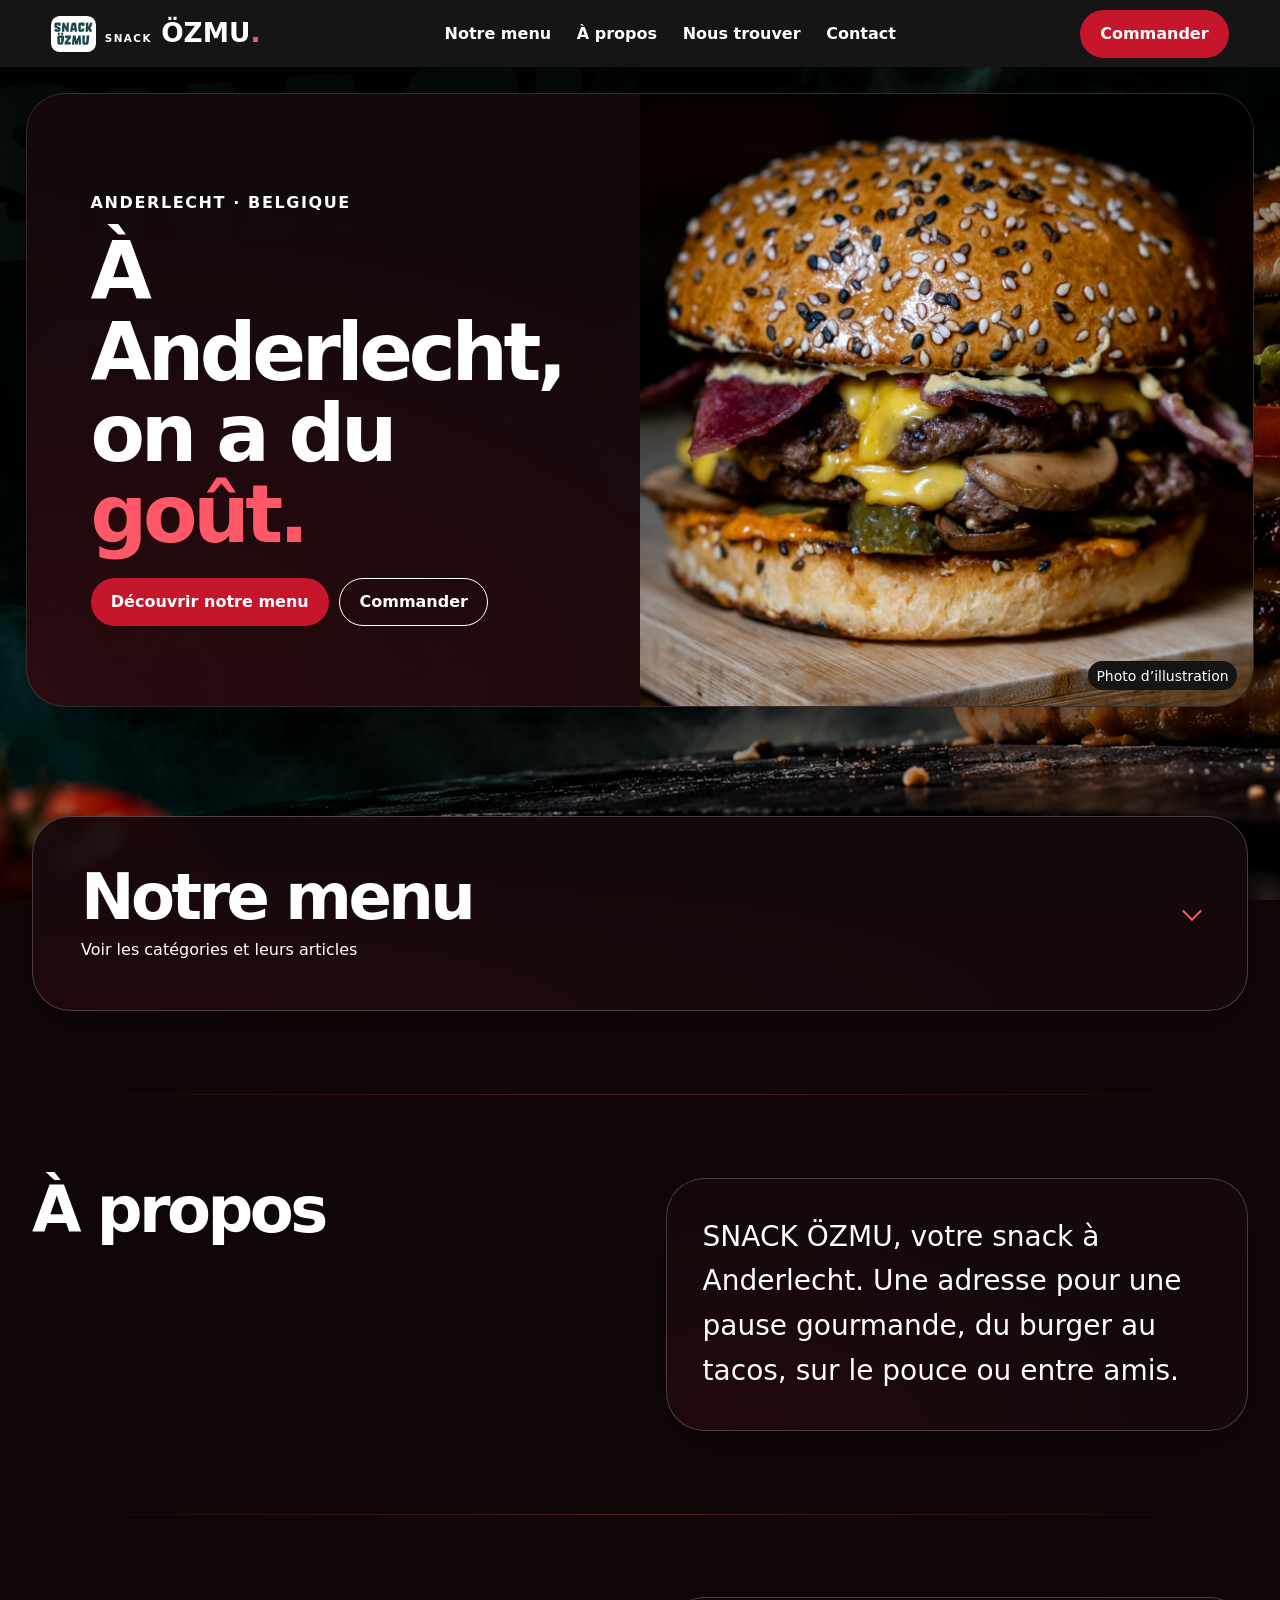
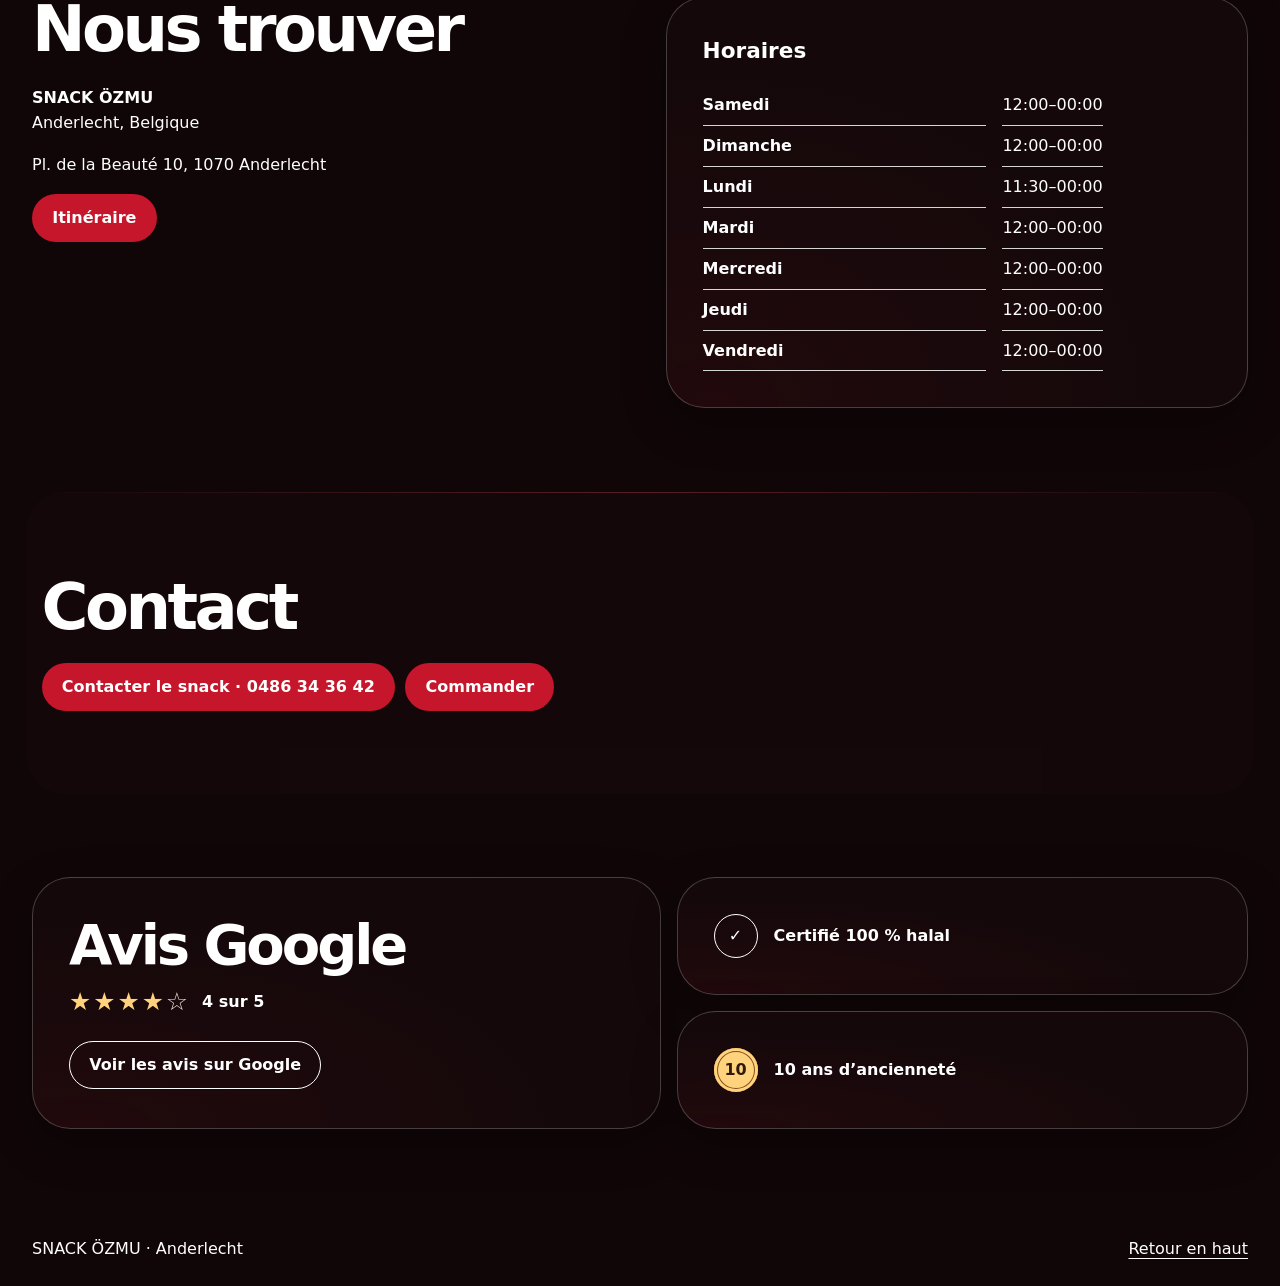
==== commit 107838ab: "Affiner la profondeur et les animations du site" ====
--- a/index.html
+++ b/index.html
@@ -5,9 +5,9 @@
 <meta name="viewport" content="width=device-width,initial-scale=1">
 <meta name="description" content="Découvrez SNACK ÖZMU à Anderlecht. Consultez la carte et retrouvez les informations du snack.">
 <title>SNACK ÖZMU — Anderlecht</title>
-<link rel="stylesheet" href="style.css?v=autre-fond">
+<link rel="stylesheet" href="style.css?v=animations">
 <script src="contenu.js" defer></script>
-<script src="site.js?v=menu" defer></script>
+<script src="site.js?v=animations" defer></script>
 </head>
 <body>
  <div class="site-intro" aria-hidden="true"><img src="logo_465x320.png" alt="" width="465" height="320"></div>
--- a/style.css
+++ b/style.css
@@ -1,4 +1,4 @@
-﻿:root{--red:#c5162b;--ink:#151515;--paper:#fff;--red-light:#ff5969;--white:#fff;--line:#d5d5d5;--radius:1.25rem;--radius-large:clamp(1.25rem,3vw,2.5rem);--body:system-ui,-apple-system,BlinkMacSystemFont,"Segoe UI",sans-serif}
+﻿:root{--red:#c5162b;--ink:#151515;--paper:#fff;--red-light:#ff5969;--white:#fff;--line:#d5d5d5;--radius:1.25rem;--section-space:clamp(3.25rem,6.5vw,6rem);--panel-shadow:0 1rem 2.8rem #0005;--motion-out:cubic-bezier(.22,.75,.28,1);--radius-large:clamp(1.25rem,3vw,2.5rem);--body:system-ui,-apple-system,BlinkMacSystemFont,"Segoe UI",sans-serif}
 *{box-sizing:border-box}
 [hidden]{display:none!important}
 html{scroll-behavior:smooth;scroll-padding-top:6rem}
@@ -21,7 +21,7 @@
 .button:hover{background:#a61022;transform:translateY(-2px)}
 .outline{border-color:currentColor;background:transparent;color:var(--white)}
 .outline:focus-visible{outline-color:var(--red-light)}.outline:hover{background:var(--white);color:var(--ink)}
-.hero{display:grid;grid-template-columns:1fr 1fr;min-height:clamp(33rem,48vw,48rem);margin:clamp(.65rem,2vw,1.75rem);border-radius:var(--radius-large);overflow:hidden;background:#15090bd6;color:var(--white)}
+.hero{display:grid;grid-template-columns:1fr 1fr;min-height:clamp(33rem,48vw,48rem);margin:clamp(.65rem,2vw,1.75rem);border-radius:var(--radius-large);overflow:hidden;border:1px solid #ffffff20;background:radial-gradient(ellipse at 0% 100%,#c5162b22,transparent 60%),#15090beb;color:var(--white);box-shadow:0 1.5rem 4.25rem #0008}
 .hero-copy{align-self:center;padding:clamp(2rem,6vw,7rem) clamp(1rem,5vw,5rem)}
 .location{font-weight:700;letter-spacing:.1em;text-transform:uppercase}
 h1,h2{font-family:var(--body);font-weight:850;line-height:1.02;letter-spacing:-.055em;margin:0 0 1.4rem;text-wrap:balance}
@@ -34,7 +34,9 @@
 .hero-image img{position:absolute;width:100%;height:100%;object-fit:cover;object-position:center;transition:transform .5s}
 .hero-image figcaption{position:absolute;bottom:1rem;right:1rem;background:var(--ink);color:var(--white);padding:.2rem .55rem;font-size:.875rem;border-radius:999px}
 .wrap{width:min(100% - 2rem,76rem);margin-inline:auto}
-.section{padding-block:clamp(3rem,8vw,7rem)}
+.section{position:relative;padding-block:var(--section-space)}
+.section+.section::before{content:"";position:absolute;top:0;inset-inline:0;height:1px;background:linear-gradient(90deg,transparent,#ff59694a,transparent);pointer-events:none}
+.dark+.section::before{display:none}
 .dark{margin-inline:clamp(.65rem,2vw,1.75rem);border-radius:var(--radius-large);background:#15090bd6;color:var(--white)}
 .filters button{background:#15090bcc;color:var(--white);border-color:#ffffff85;cursor:pointer}
 .filters button[aria-pressed="true"],.filters button:hover{background:var(--white);color:var(--ink)}
@@ -44,16 +46,16 @@
 .card-photo{overflow:hidden;aspect-ratio:4/3;background:var(--ink)}
 .card img{display:block;width:100%;height:100%;object-fit:cover;transition:transform .4s}
 @media(hover:hover){.hero-image:hover img,.card:hover img{transform:scale(1.045)}}
-.about,.visit{display:grid;grid-template-columns:1fr 1fr;gap:1.5rem}
-.info-panel{padding:clamp(1.25rem,3vw,2.25rem);border:1px solid #ffffff38;border-radius:var(--radius-large);background:#15090be6}
+.about,.visit{display:grid;grid-template-columns:1fr 1fr;gap:clamp(1.25rem,4vw,3.5rem)}
+.info-panel{padding:clamp(1.25rem,3vw,2.25rem);border:1px solid #ffffff38;border-radius:var(--radius-large);background:radial-gradient(ellipse at 8% 100%,#c5162b12,transparent 62%),#15090bee;box-shadow:var(--panel-shadow)}
 .about-copy{font-size:clamp(1.15rem,2.5vw,1.75rem);margin:0}
-.visit{border-top:1px solid var(--line)}
+
 .visit iframe{width:100%;min-height:20rem;grid-column:1/-1;border:0;border-radius:var(--radius)}
 address{font-style:normal;white-space:pre-line;margin-bottom:1rem}
 dt{font-weight:700}dd{margin:0 0 .5rem}
 .footer{display:flex;flex-wrap:wrap;justify-content:space-between;gap:1rem;padding-block:1.5rem}
-.enter{animation:enter .45s ease-out both}
-@keyframes enter{from{opacity:.55;transform:translateY(.75rem)}}
+.enter{animation:enter .65s var(--motion-out) both}
+@keyframes enter{from{opacity:.72;transform:translateY(.85rem)}to{opacity:1;transform:translateY(0)}}
 @media(max-width:64rem){.top>nav{display:none}.mobile-nav{display:block;margin-left:auto}.mobile-nav nav{position:absolute;top:100%;inset-inline:0;flex-direction:column;gap:0;background:var(--ink);padding:.5rem 1rem 1rem;border-radius:0 0 var(--radius) var(--radius)}.mobile-nav summary{display:list-item;padding:.55rem .25rem}}
 @media(max-width:42rem){.hero,.about,.visit{grid-template-columns:1fr}.hero-image{min-height:clamp(16rem,67vw,27rem)}.hero-copy{padding-block:2.5rem}.top{gap:.45rem;padding-inline:.7rem}.mobile-nav summary{font-size:.875rem}.brand img{width:2rem;height:1.65rem;margin-inline-end:.3rem}.top-order{padding-inline:.65rem}.brand{font-size:1.35rem}.brand small{display:block}.button,.filters button{font-size:.9375rem}}
 @media(prefers-reduced-motion:reduce){*,*::before,*::after{scroll-behavior:auto!important;animation:none!important;transition:none!important}}
@@ -88,7 +90,7 @@
 @keyframes intro-logo{from{opacity:0;transform:scale(.92)}to{opacity:1;transform:scale(1)}}
 @keyframes intro-fade{0%,71%{opacity:1;visibility:visible}100%{opacity:0;visibility:hidden}}
 
-.menu-disclosure{border:1px solid #ffffff38;border-radius:var(--radius-large);background:#15090be6}
+.menu-disclosure{border:1px solid #ffffff38;border-radius:var(--radius-large);background:radial-gradient(ellipse at 8% 100%,#c5162b12,transparent 62%),#15090bee;box-shadow:var(--panel-shadow)}
 .menu-disclosure>summary{position:relative;display:grid;gap:.4rem;padding:clamp(1.25rem,4vw,3rem);padding-inline-end:clamp(3.6rem,8vw,6rem);border-radius:var(--radius-large);cursor:pointer;list-style:none}
 .menu-disclosure>summary::-webkit-details-marker{display:none}
 .menu-disclosure>summary:hover{background:#ffffff10}
@@ -113,3 +115,12 @@
 @media(max-width:42rem){.restaurant-details{grid-template-columns:1fr}}
 
 @media(max-width:42rem){body::before{background-position:72% center}}
+
+@media(prefers-reduced-motion:no-preference){
+ .hero-image img{animation:burger-appear .9s var(--motion-out) 1.45s backwards}
+ body:has(:focus-visible) .hero-image img{animation:none}
+}
+@keyframes burger-appear{
+ from{opacity:.35;scale:1.06;translate:.55rem 0}
+ to{opacity:1;scale:1;translate:0 0}
+}
